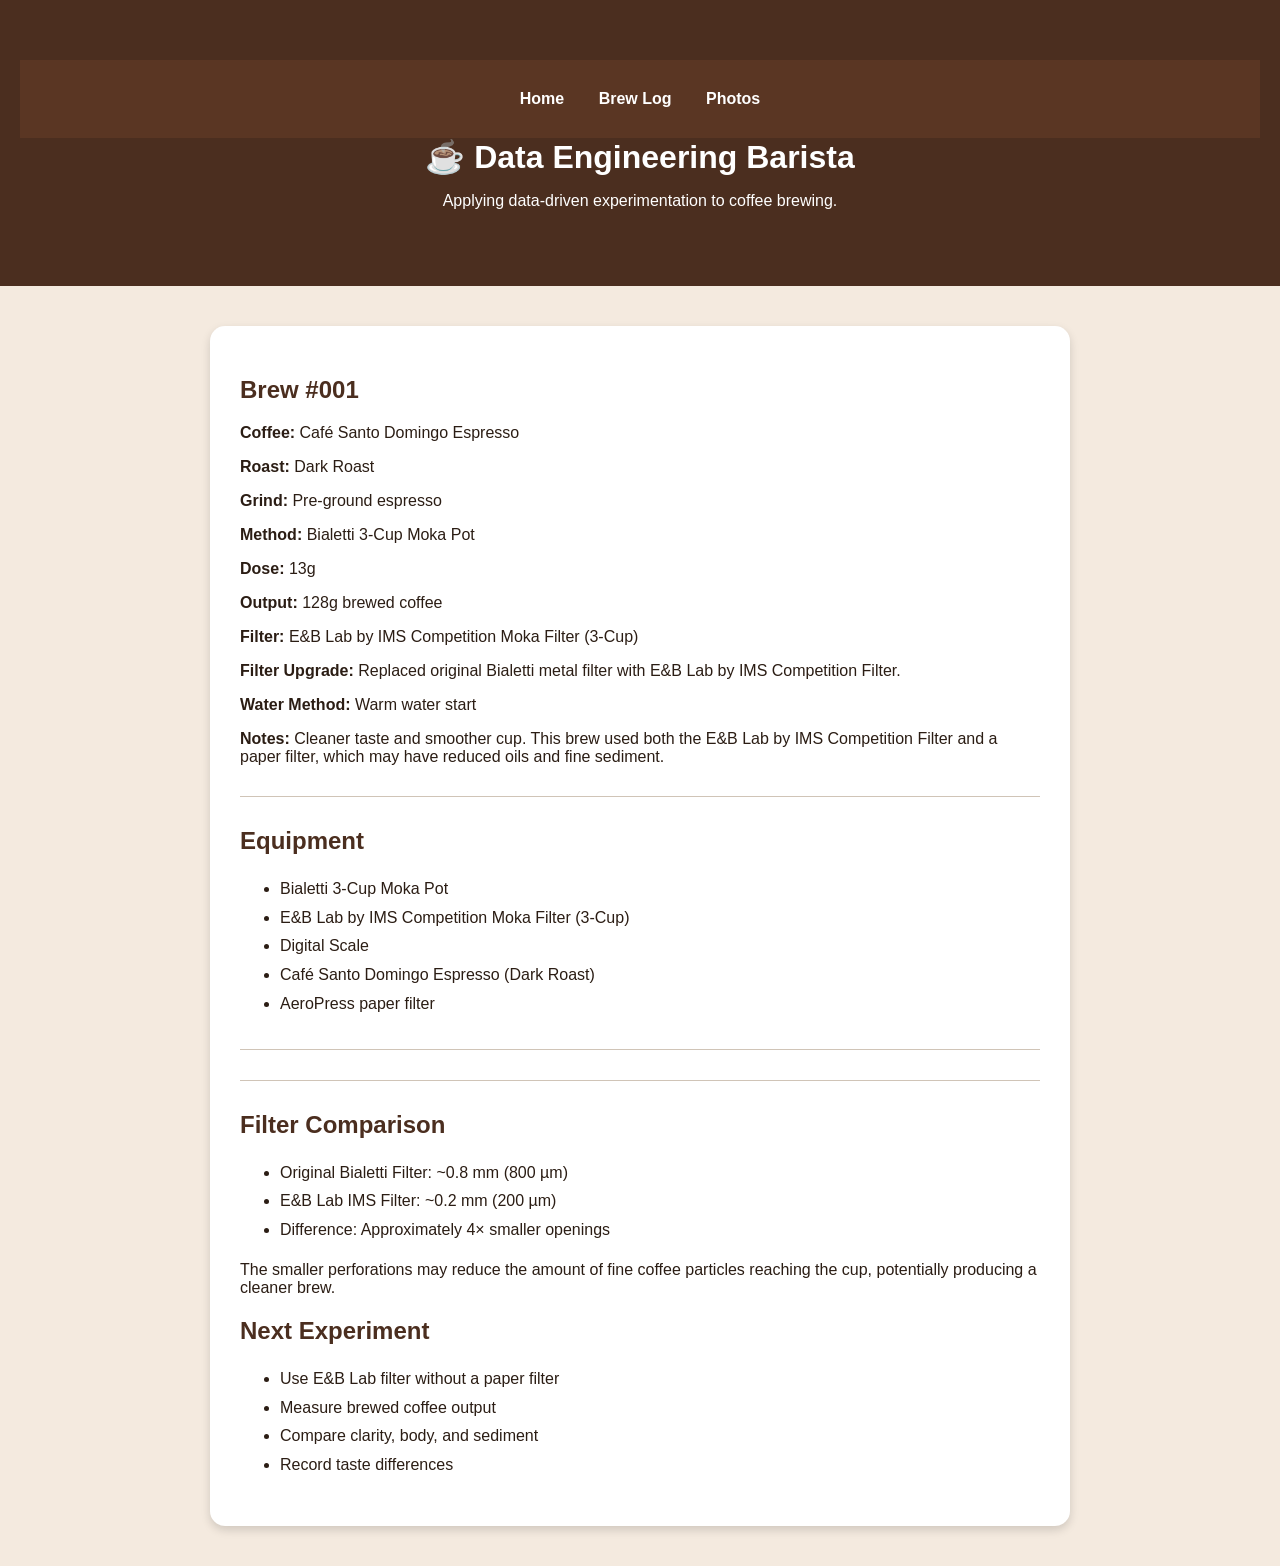
==== brew-log.html @ afee4200 "Create Data Engineering Barista website" ====
<!doctype html>
<html>
  <head>
    <title>Data Engineering Barista</title>
    <link rel="stylesheet" href="style.css" />
  </head>
  <body>
    <header>
      <nav>
        <nav>
          <a href="index.html">Home</a>
          <a href="brew-log.html">Brew Log</a>
          <a href="photos.html">Photos</a>
        </nav>
      </nav>
      <h1>☕ Data Engineering Barista</h1>
      <p>Applying data-driven experimentation to coffee brewing.</p>
    </header>

    <section>
      <h2>Brew #001</h2>
      <p><strong>Coffee:</strong> Café Santo Domingo Espresso</p>

      <p><strong>Roast:</strong> Dark Roast</p>

      <p><strong>Grind:</strong> Pre-ground espresso</p>

      <p><strong>Method:</strong> Bialetti 3-Cup Moka Pot</p>

      <p><strong>Dose:</strong> 13g</p>

      <p><strong>Output:</strong> 128g brewed coffee</p>

      <p>
        <strong>Filter:</strong> E&B Lab by IMS Competition Moka Filter (3-Cup)
      </p>

      <p>
        <strong>Filter Upgrade:</strong> Replaced original Bialetti metal filter
        with E&B Lab by IMS Competition Filter.
      </p>

      <p><strong>Water Method:</strong> Warm water start</p>

      <p>
        <strong>Notes:</strong> Cleaner taste and smoother cup. This brew used
        both the E&B Lab by IMS Competition Filter and a paper filter, which may
        have reduced oils and fine sediment.
      </p>
      <hr />
      <h2>Equipment</h2>

      <ul>
        <li>Bialetti 3-Cup Moka Pot</li>
        <li>E&B Lab by IMS Competition Moka Filter (3-Cup)</li>
        <li>Digital Scale</li>
        <li>Café Santo Domingo Espresso (Dark Roast)</li>
        <li>AeroPress paper filter</li>
      </ul>
      <hr />

      <hr />

      <h2>Filter Comparison</h2>

      <ul>
        <li>Original Bialetti Filter: ~0.8 mm (800 µm)</li>
        <li>E&B Lab IMS Filter: ~0.2 mm (200 µm)</li>
        <li>Difference: Approximately 4× smaller openings</li>
      </ul>

      <p>
        The smaller perforations may reduce the amount of fine coffee particles
        reaching the cup, potentially producing a cleaner brew.
      </p>

      <h2>Next Experiment</h2>

      <ul>
        <li>Use E&B Lab filter without a paper filter</li>
        <li>Measure brewed coffee output</li>
        <li>Compare clarity, body, and sediment</li>
        <li>Record taste differences</li>
      </ul>
    </section>
  </body>
</html>
---- style.css ----
body {
  font-family: Arial, sans-serif;
  background-color: #f4eadf;
  margin: 0;
  color: #2b1d14;
}

header {
  background-color: #4b2e1f;
  color: white;
  text-align: center;
  padding: 60px 20px;
}

section {
  max-width: 800px;
  margin: 40px auto;
  background: white;
  padding: 30px;
  border-radius: 15px;
  box-shadow: 0 4px 10px rgba(0, 0, 0, 0.15);
}

h1 {
  margin: 0;
}

h2 {
  color: #4b2e1f;
}

ul {
  line-height: 1.8;
}

hr {
  border: none;
  border-top: 1px solid #d0c4b7;
  margin: 30px 0;
}

nav {
  text-align: center;
  padding: 15px;
  background-color: #5a3623;
}

nav a {
  color: white;
  text-decoration: none;
  margin: 0 15px;
  font-weight: bold;
}

nav a:hover {
  text-decoration: underline;
}

.gallery {
  display: grid;
  grid-template-columns: repeat(auto-fit, minmax(300px, 1fr));
  gap: 20px;
}

.photo-card {
  text-align: center;
}

.photo-card img {
  width: 100%;
  border-radius: 10px;
  box-shadow: 0 4px 10px rgba(0, 0, 0, 0.15);
}

.photo-card p {
  margin-top: 10px;
  font-size: 14px;
}

.gallery {
  display: grid;
  grid-template-columns: repeat(auto-fit, minmax(350px, 1fr));
  gap: 30px;
  margin-top: 20px;
}

.photo-card {
  text-align: center;
}

.photo-card img {
  width: 100%;
  max-width: 400px;
  border-radius: 10px;
  box-shadow: 0 4px 10px rgba(0, 0, 0, 0.15);
  transition: transform 0.3s;
}

.photo-card img:hover {
  transform: scale(1.03);
}

.photo-card p {
  margin-top: 10px;
}
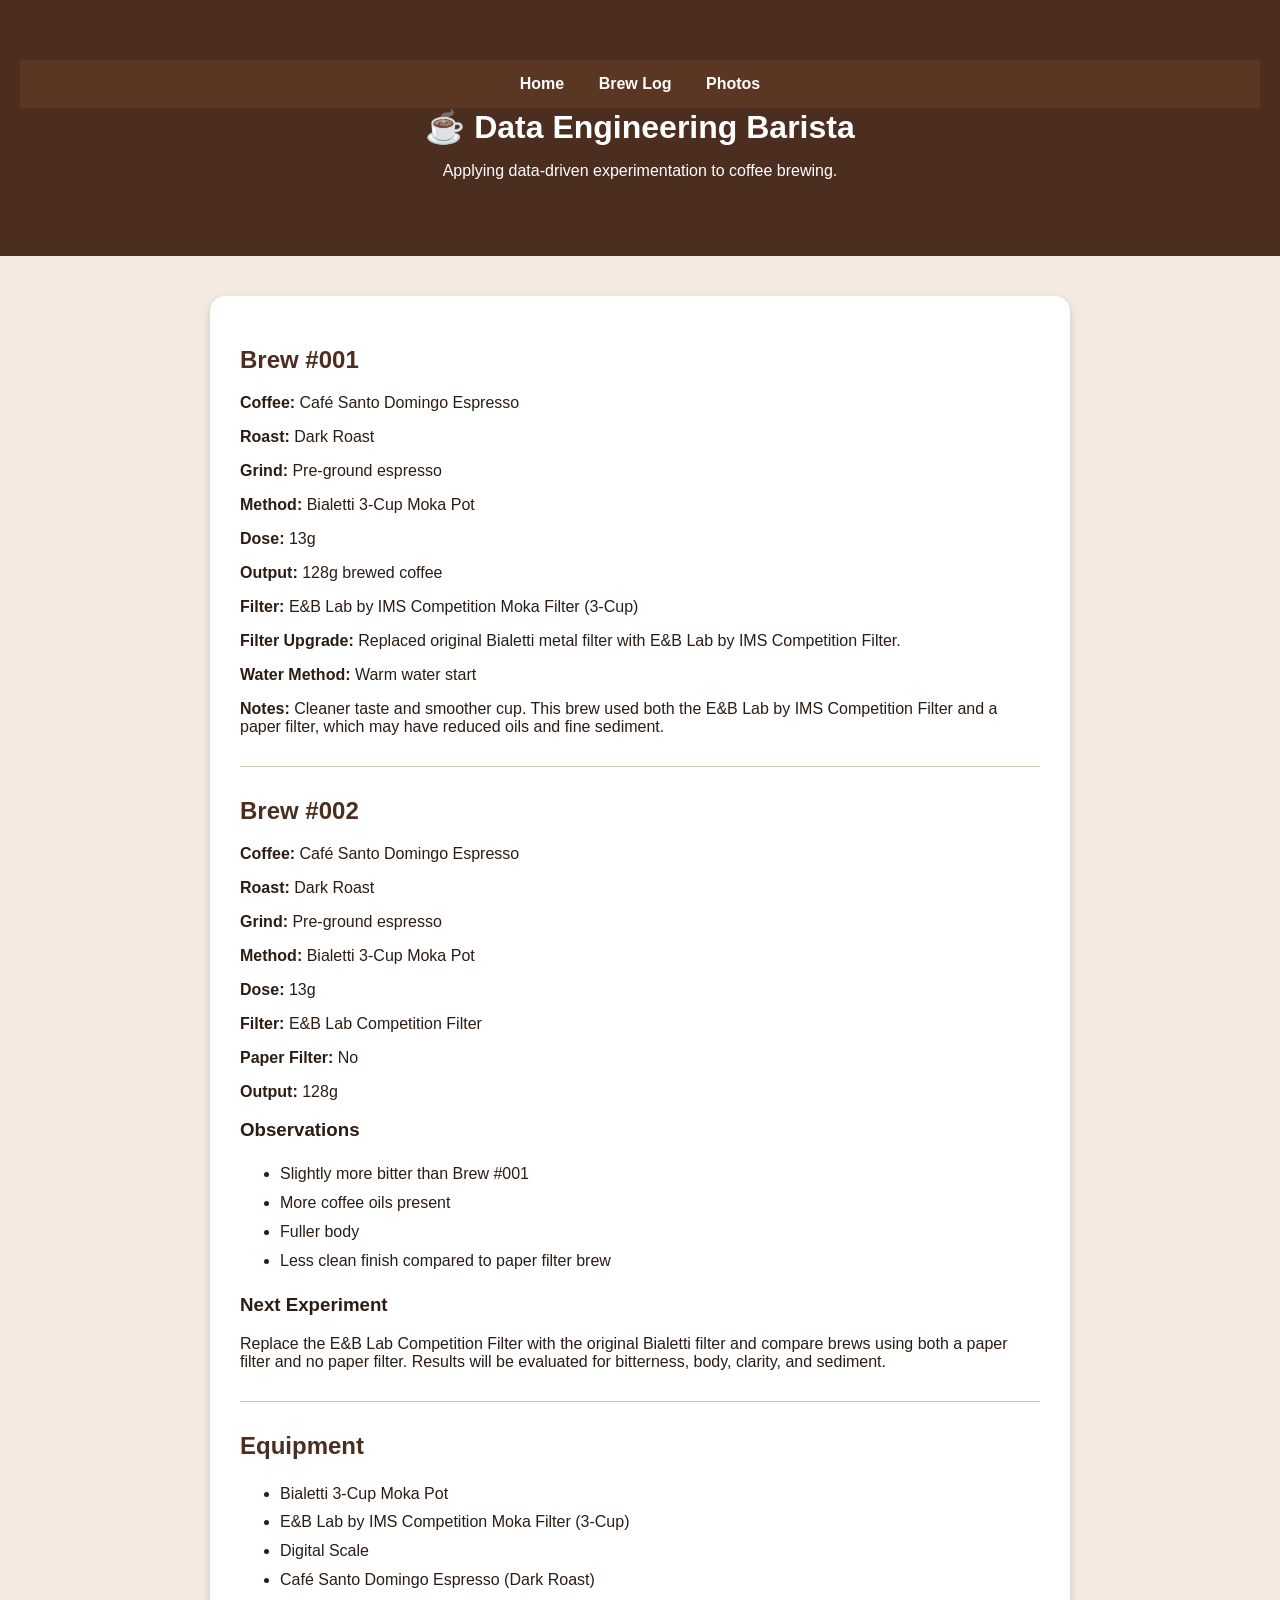
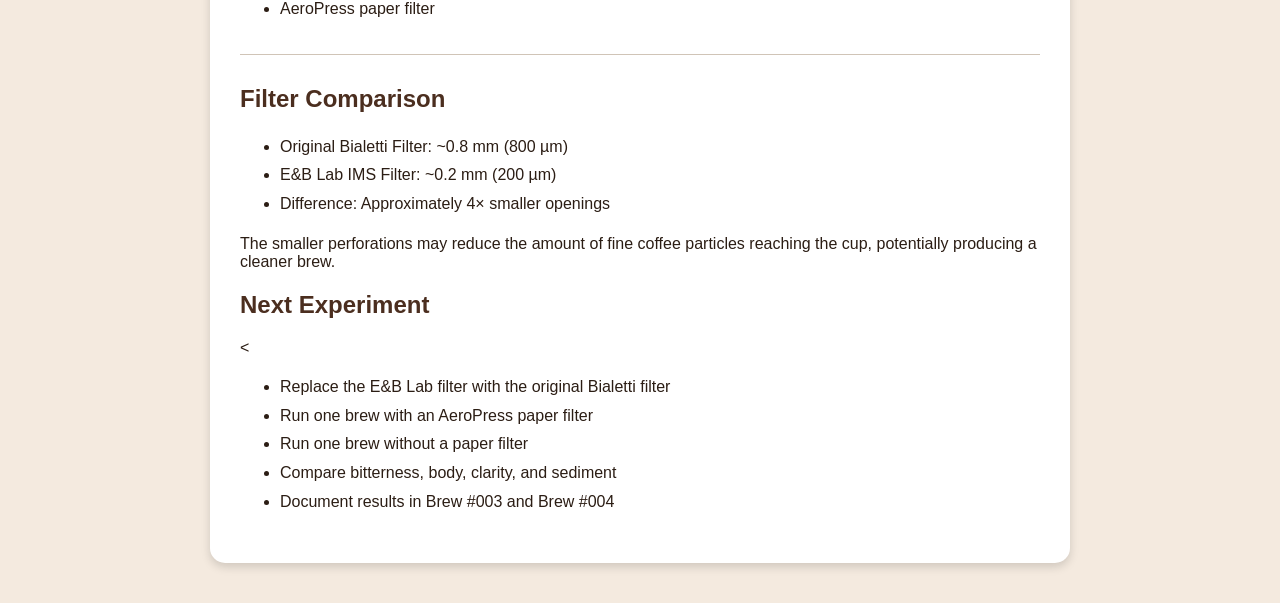
==== commit cb2a9fba: "Add Brew #002 experiment and update brew log" ====
--- a/brew-log.html
+++ b/brew-log.html
@@ -7,12 +7,11 @@
   <body>
     <header>
       <nav>
-        <nav>
-          <a href="index.html">Home</a>
-          <a href="brew-log.html">Brew Log</a>
-          <a href="photos.html">Photos</a>
-        </nav>
+        <a href="index.html">Home</a>
+        <a href="brew-log.html">Brew Log</a>
+        <a href="photos.html">Photos</a>
       </nav>
+
       <h1>☕ Data Engineering Barista</h1>
       <p>Applying data-driven experimentation to coffee brewing.</p>
     </header>
@@ -48,6 +47,44 @@
         have reduced oils and fine sediment.
       </p>
       <hr />
+
+      <h2>Brew #002</h2>
+
+      <p><strong>Coffee:</strong> Café Santo Domingo Espresso</p>
+
+      <p><strong>Roast:</strong> Dark Roast</p>
+
+      <p><strong>Grind:</strong> Pre-ground espresso</p>
+
+      <p><strong>Method:</strong> Bialetti 3-Cup Moka Pot</p>
+
+      <p><strong>Dose:</strong> 13g</p>
+
+      <p><strong>Filter:</strong> E&B Lab Competition Filter</p>
+
+      <p><strong>Paper Filter:</strong> No</p>
+
+      <p><strong>Output:</strong> 128g</p>
+
+      <h3>Observations</h3>
+
+      <ul>
+        <li>Slightly more bitter than Brew #001</li>
+        <li>More coffee oils present</li>
+        <li>Fuller body</li>
+        <li>Less clean finish compared to paper filter brew</li>
+      </ul>
+
+      <h3>Next Experiment</h3>
+
+      <p>
+        Replace the E&B Lab Competition Filter with the original Bialetti filter
+        and compare brews using both a paper filter and no paper filter. Results
+        will be evaluated for bitterness, body, clarity, and sediment.
+      </p>
+
+      <hr />
+
       <h2>Equipment</h2>
 
       <ul>
@@ -57,8 +94,6 @@
         <li>Café Santo Domingo Espresso (Dark Roast)</li>
         <li>AeroPress paper filter</li>
       </ul>
-      <hr />
-
       <hr />
 
       <h2>Filter Comparison</h2>
@@ -76,11 +111,13 @@
 
       <h2>Next Experiment</h2>
 
+      <
       <ul>
-        <li>Use E&B Lab filter without a paper filter</li>
-        <li>Measure brewed coffee output</li>
-        <li>Compare clarity, body, and sediment</li>
-        <li>Record taste differences</li>
+        <li>Replace the E&B Lab filter with the original Bialetti filter</li>
+        <li>Run one brew with an AeroPress paper filter</li>
+        <li>Run one brew without a paper filter</li>
+        <li>Compare bitterness, body, clarity, and sediment</li>
+        <li>Document results in Brew #003 and Brew #004</li>
       </ul>
     </section>
   </body>
--- a/style.css
+++ b/style.css
@@ -103,3 +103,11 @@
 .photo-card p {
   margin-top: 10px;
 }
+
+a {
+  color: #f5e6c8;
+}
+
+a:hover {
+  text-decoration: underline;
+}
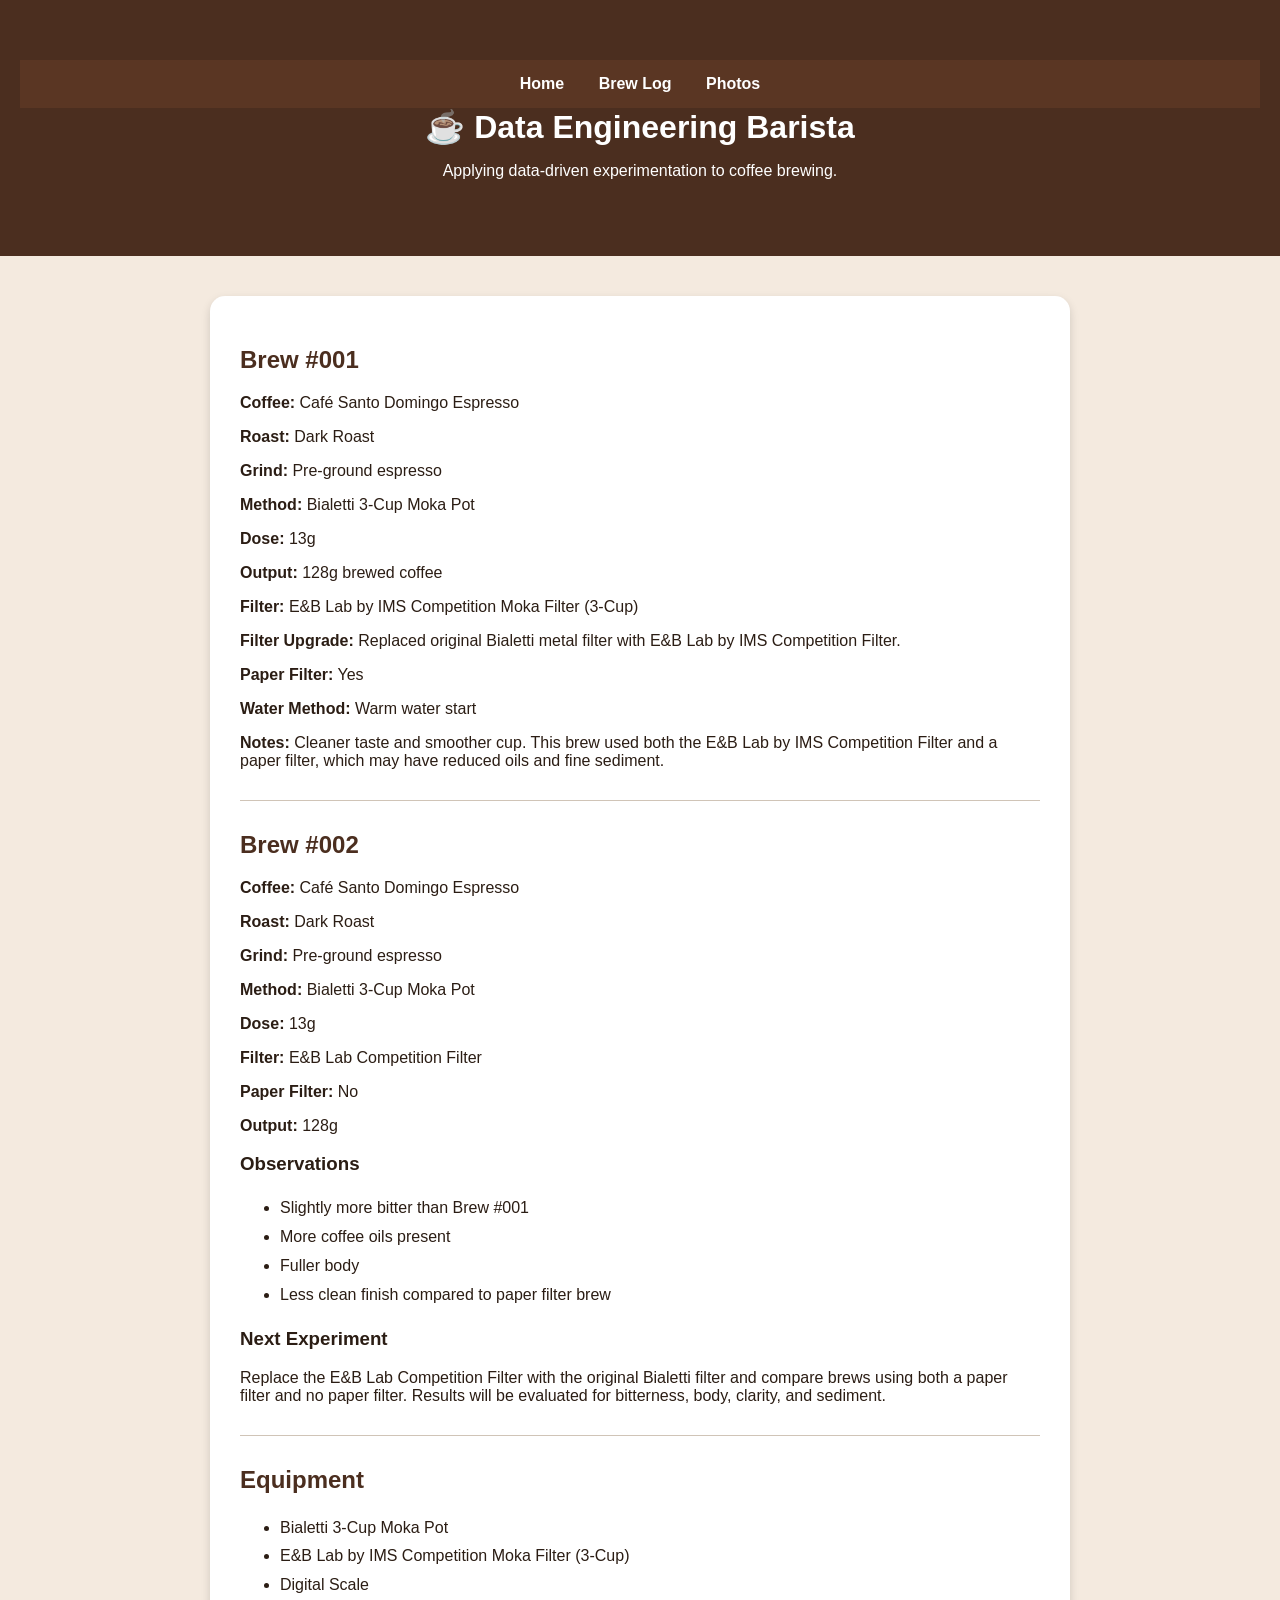
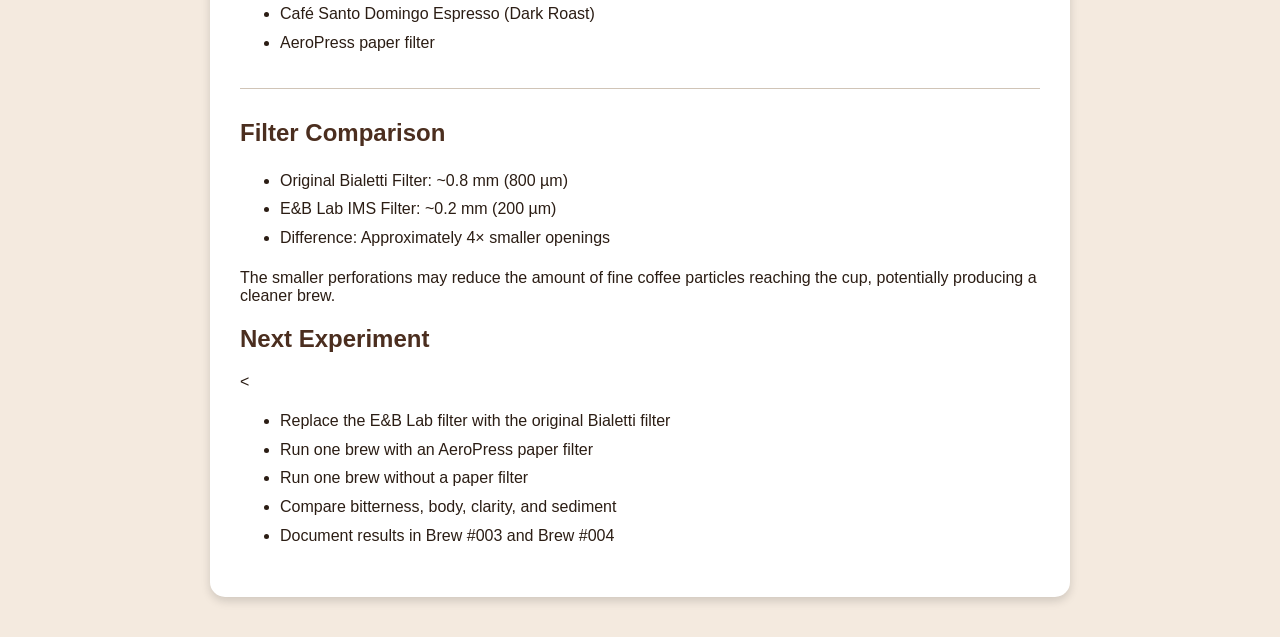
==== commit a39a8df1: "Add paper filter details and update brew log" ====
--- a/brew-log.html
+++ b/brew-log.html
@@ -38,6 +38,8 @@
         <strong>Filter Upgrade:</strong> Replaced original Bialetti metal filter
         with E&B Lab by IMS Competition Filter.
       </p>
+
+      <p><strong>Paper Filter:</strong> Yes</p>
 
       <p><strong>Water Method:</strong> Warm water start</p>
 
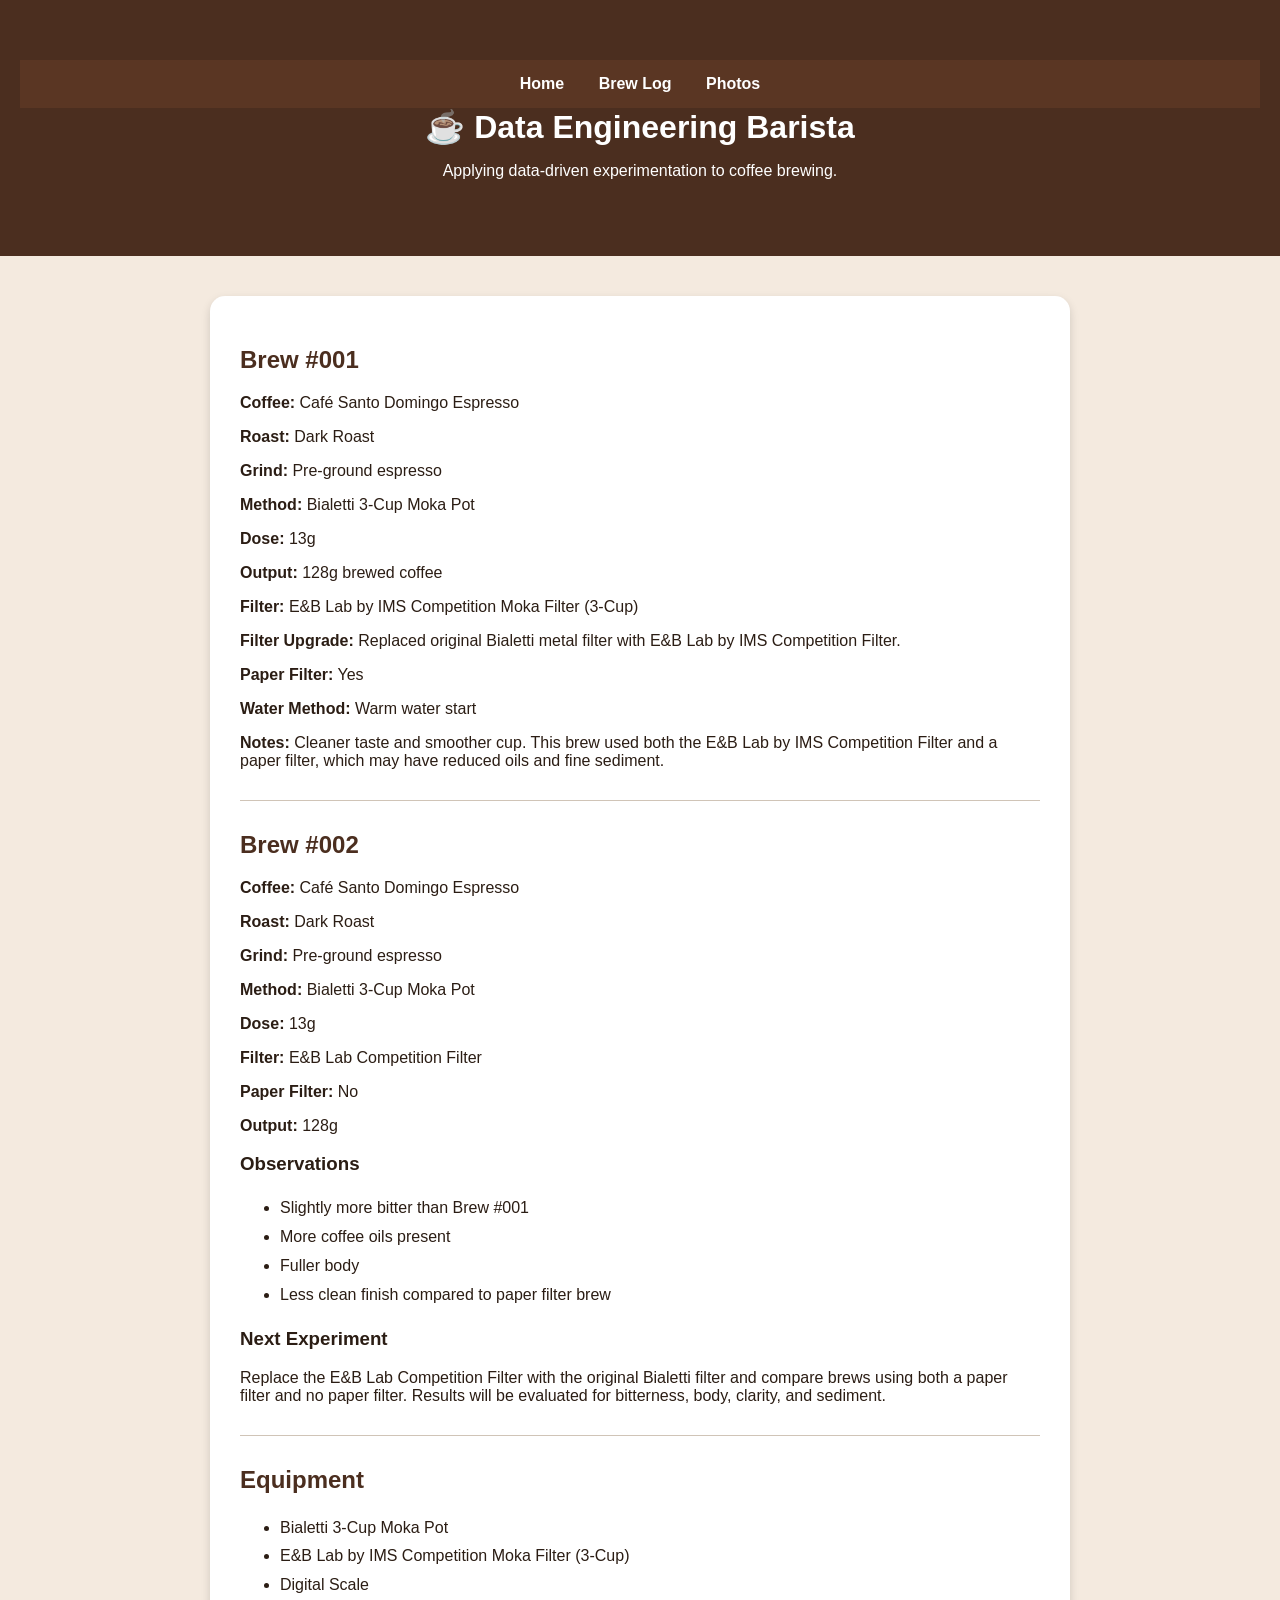
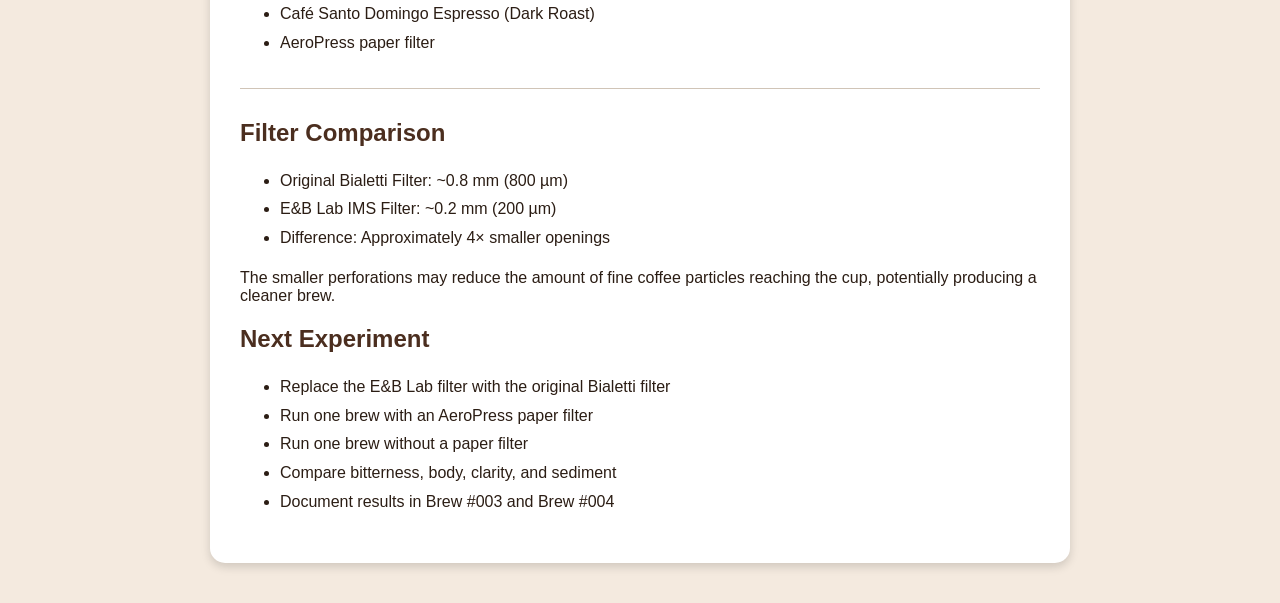
==== commit 41a64674: "Remove stray character from next experiment section" ====
--- a/brew-log.html
+++ b/brew-log.html
@@ -113,7 +113,6 @@
 
       <h2>Next Experiment</h2>
 
-      <
       <ul>
         <li>Replace the E&B Lab filter with the original Bialetti filter</li>
         <li>Run one brew with an AeroPress paper filter</li>
